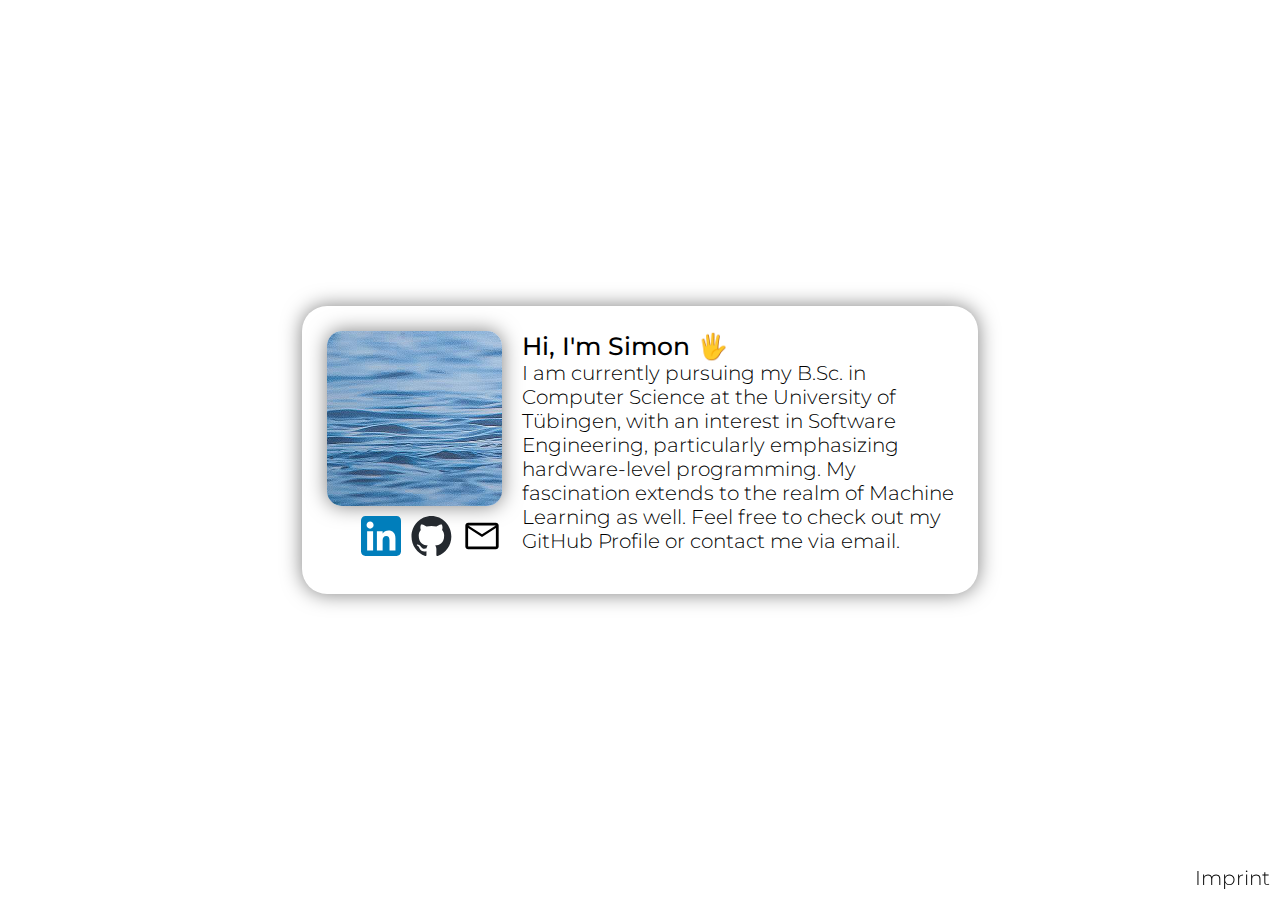
==== index.html @ 833e4022 "Initial commit" ====
<!DOCTYPE html>
<link rel="stylesheet" href="style.css">
<link rel="stylesheet" href="font/Montserrat-Light.ttf">
<head>
    <title>Simon Rappenecker</title>
</head>
<body>
    <div class="container">
        <div class="box">
            <div class="box-header"></div>

            <div class="box-content">
                <div>
                    <div class="box-content-avatar"></div>
                    <div class="box-content-links">
                        <a href="https://www.linkedin.com/in/simon-rappenecker-b76805281/">
                            <svg xmlns="http://www.w3.org/2000/svg" xmlns:xlink="http://www.w3.org/1999/xlink" width="40px" height="40px" viewBox="0 0 40 40" version="1.1">
                                <g id="surface1">
                                    <path style=" stroke:none;fill-rule:evenodd;fill:rgb(0%,49.411765%,73.333333%);fill-opacity:1;" d="M 4.445312 40 L 35.554688 40 C 38.011719 40 40 38.011719 40 35.554688 L 40 4.445312 C 40 1.988281 38.011719 0 35.554688 0 L 4.445312 0 C 1.988281 0 0 1.988281 0 4.445312 L 0 35.554688 C 0 38.011719 1.988281 40 4.445312 40 Z M 4.445312 40 "/>
                                    <path style=" stroke:none;fill-rule:evenodd;fill:rgb(100%,100%,100%);fill-opacity:1;" d="M 34.445312 34.445312 L 28.507812 34.445312 L 28.507812 24.335938 C 28.507812 21.5625 27.457031 20.011719 25.261719 20.011719 C 22.875 20.011719 21.628906 21.625 21.628906 24.335938 L 21.628906 34.445312 L 15.90625 34.445312 L 15.90625 15.183594 L 21.628906 15.183594 L 21.628906 17.78125 C 21.628906 17.78125 23.347656 14.597656 27.433594 14.597656 C 31.519531 14.597656 34.445312 17.089844 34.445312 22.25 Z M 9.082031 12.664062 C 7.132812 12.664062 5.554688 11.070312 5.554688 9.109375 C 5.554688 7.148438 7.132812 5.554688 9.082031 5.554688 C 11.03125 5.554688 12.609375 7.148438 12.609375 9.109375 C 12.609375 11.070312 11.03125 12.664062 9.082031 12.664062 Z M 6.128906 34.445312 L 12.09375 34.445312 L 12.09375 15.183594 L 6.128906 15.183594 Z M 6.128906 34.445312 "/>
                                </g>
                            </svg>
                        </a>

                        <a href="https://github.com/DerSimi">
                            <svg xmlns="http://www.w3.org/2000/svg" xmlns:xlink="http://www.w3.org/1999/xlink" width="41px" height="40px" viewBox="0 0 40 40" version="1.1">
                                <path style=" stroke:none;fill-rule:evenodd;fill:rgb(14.117647%,16.078431%,18.431373%);fill-opacity:1;" d="M 19.941406 0 C 8.914062 0 0 9.167969 0 20.507812 C 0 29.570312 5.710938 37.246094 13.632812 39.960938 C 14.625 40.164062 14.988281 39.519531 14.988281 38.976562 C 14.988281 38.5 14.957031 36.871094 14.957031 35.175781 C 9.410156 36.398438 8.253906 32.730469 8.253906 32.730469 C 7.363281 30.351562 6.042969 29.742188 6.042969 29.742188 C 4.226562 28.484375 6.171875 28.484375 6.171875 28.484375 C 8.1875 28.621094 9.242188 30.589844 9.242188 30.589844 C 11.027344 33.714844 13.898438 32.832031 15.054688 32.289062 C 15.21875 30.964844 15.746094 30.046875 16.308594 29.539062 C 11.886719 29.0625 7.230469 27.296875 7.230469 19.421875 C 7.230469 17.179688 8.023438 15.347656 9.277344 13.921875 C 9.078125 13.410156 8.386719 11.304688 9.476562 8.488281 C 9.476562 8.488281 11.160156 7.945312 14.957031 10.59375 C 16.582031 10.144531 18.257812 9.914062 19.941406 9.914062 C 21.625 9.914062 23.339844 10.152344 24.925781 10.59375 C 28.722656 7.945312 30.40625 8.488281 30.40625 8.488281 C 31.496094 11.304688 30.800781 13.410156 30.605469 13.921875 C 31.890625 15.347656 32.652344 17.179688 32.652344 19.421875 C 32.652344 27.296875 27.996094 29.027344 23.539062 29.539062 C 24.265625 30.183594 24.890625 31.40625 24.890625 33.339844 C 24.890625 36.089844 24.859375 38.296875 24.859375 38.976562 C 24.859375 39.519531 25.222656 40.164062 26.214844 39.960938 C 34.136719 37.246094 39.847656 29.570312 39.847656 20.507812 C 39.878906 9.167969 30.933594 0 19.941406 0 Z M 19.941406 0 "/>
                            </svg>
                        </a>

                        <a href="mailto:simon@rappenecker.me">
                            <svg xmlns="http://www.w3.org/2000/svg" height="40" viewBox="0 -960 960 960" width="40"><path d="M146.666-160q-27 0-46.833-19.833T80-226.666v-506.668q0-27 19.833-46.833T146.666-800h666.668q27 0 46.833 19.833T880-733.334v506.668q0 27-19.833 46.833T813.334-160H146.666ZM480-454.667 146.666-670.001v443.335h666.668v-443.335L480-454.667Zm0-66.666 330.667-212.001H150l330 212.001ZM146.666-670.001v-63.333 506.668-443.335Z"/></svg>
                        </a>
                    </div>
                </div>

                <div class="box-content-text">
                    <p>Hi, I'm Simon 🖐️</p>
                    I am currently pursuing my B.Sc. in Computer Science at the University of Tübingen, with an interest in Software Engineering, particularly emphasizing hardware-level programming. My fascination extends to the realm of Machine Learning as well. Feel free to check out my GitHub Profile or contact me via email.
                </div>

                <div class="box-content-space"></div>
            </div>

            <div class="footer">
                <a href="imprint.html">Imprint</a>
            </div>
        </div>
    </div>
    
</body>
</html>
---- style.css ----
/* Fonts */
/* Headline font */
@font-face {
    font-family: 'Montserrat-Medium';
    src: url('font/Montserrat-Medium.ttf') format('truetype');
    font-weight: normal;
    font-style: normal;
  }

/* Text font */
@font-face {
    font-family: 'MontserratLight';
    src: url('font/Montserrat-Light.ttf') format('truetype');
    font-weight: normal;
    font-style: normal;
  }

/* Layout */
body {
    margin: 0px;
}

.container {
    width: 100%;
    height: 100vh;
    display: flex;
    justify-content: center;
    align-items: center;
    /* background: linear-gradient(to bottom, #2e6928,#b7bbcc, #2c5222); */
}

.box {
    position: relative;
    background-color: white;
    border-radius: 25px;
    box-shadow: 0 0 20px rgba(0, 0, 0, 0.5);
}

.box-content {
    display: flex;
    flex-direction: row;
    /* flex-wrap: wrap; */
}

.box-content-text {
    font-family: 'MontserratLight', sans-serif;
}

div.box-content-text p { /* Headline font */
    margin: 0;
    font-family: 'Montserrat-Medium', sans-serif;
}

.box-content-avatar {
    width: 175px;
    height: 175px;
    border-radius: 15px;
    box-shadow: 0 0 20px rgba(0, 0, 0, 0.5);
    background-image: url("./assets/me.png");
    background-size: contain;
    background-position: center;
    transition: all .2s ease-in-out; 
}

.box-content-avatar:hover {
    transform: scale(1.1);
}

.box-content-links {
    display: flex;
    flex-direction: row;
    flex-wrap: wrap;
    justify-content: flex-end;
    gap: 10px;
}

svg {
    transition: all .2s ease-in-out;
}

svg:hover {
    transform: scale(1.1);
}

/* Footer */
.footer {
    position: fixed;
    bottom: 0;
    right: 0;
    padding: 10px;
    text-align: right;
    width: 100%;
}

.footer:hover {
    text-decoration: underline;
}

div.footer a {
    text-decoration: none;
    color: black;
    font-family: 'MontserratLight', sans-serif;
}

div.footer a:visited {
    color: black;
}

/* Media Queries */
@media screen and (max-width: 676px) {
}

@media screen and (min-width: 677px) {
    .box {
        height: 288px;
        max-height: 288px;
        width: 676px;
        max-width: 676px;
    }

    .box-header {
        height: 25px;
    }

    .box-content-space {
        width: 20%;
    }

    .box-content-text {
        margin-left: 20px;
        font-size: 20px;
    }

    div.box-content-text p {
        font-size: 25px;
    }

    .box-content-avatar {
        margin-left: 25px;
    }

    .box-content-links {
        margin-top: 10px;
    }

    div.footer a {
        font-size: 20px;
    }
}
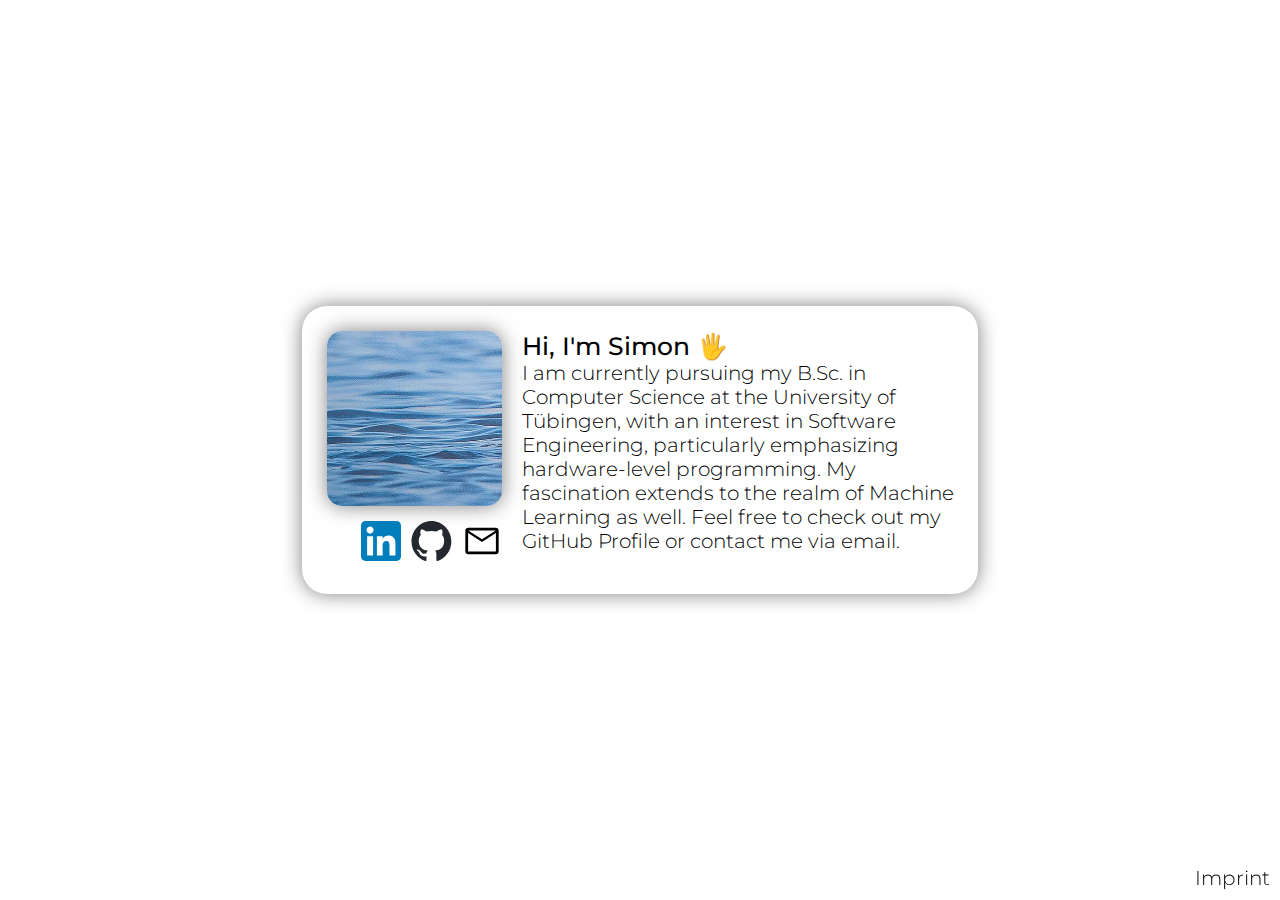
==== commit b20c8872: "Added a margin for link, removed imprint.html and created javascript handler for it" ====
--- a/index.html
+++ b/index.html
@@ -1,6 +1,8 @@
 <!DOCTYPE html>
 <link rel="stylesheet" href="style.css">
 <link rel="stylesheet" href="font/Montserrat-Light.ttf">
+<script src="script.js"></script>
+
 <head>
     <title>Simon Rappenecker</title>
 </head>
@@ -43,7 +45,7 @@
             </div>
 
             <div class="footer">
-                <a href="imprint.html">Imprint</a>
+                <a id="imprint">Imprint</a>
             </div>
         </div>
     </div>
--- a/style.css
+++ b/style.css
@@ -92,18 +92,19 @@
     width: 100%;
 }
 
-.footer:hover {
-    text-decoration: underline;
-}
-
 div.footer a {
     text-decoration: none;
     color: black;
     font-family: 'MontserratLight', sans-serif;
+    user-select: none;
 }
 
 div.footer a:visited {
     color: black;
+}
+
+div.footer a:hover {
+    text-decoration: underline;
 }
 
 /* Media Queries */
@@ -140,7 +141,7 @@
     }
 
     .box-content-links {
-        margin-top: 10px;
+        margin-top: 15px;
     }
 
     div.footer a {
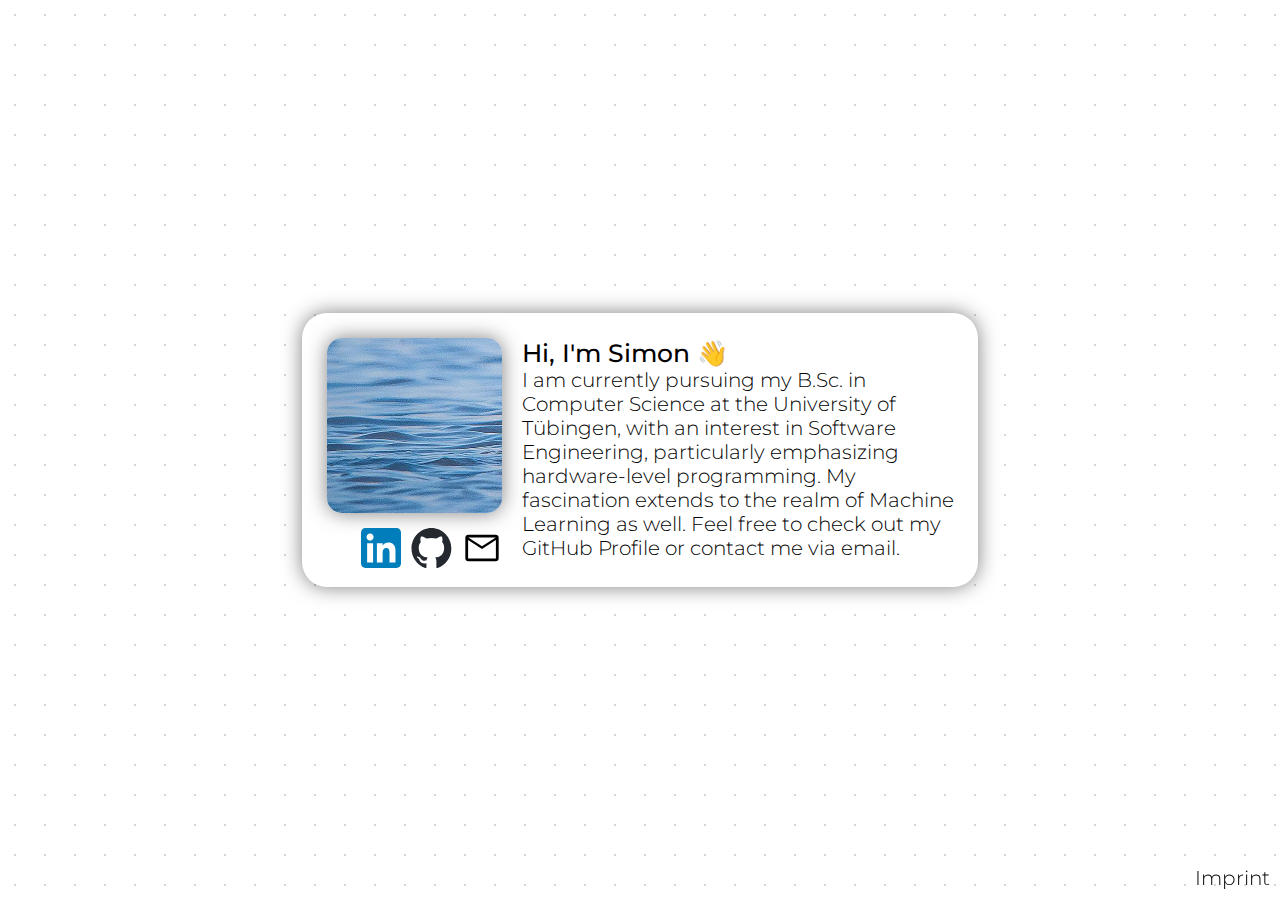
==== commit bedb3cf8: "Added responsive layout" ====
--- a/index.html
+++ b/index.html
@@ -11,44 +11,37 @@
         <div class="box">
             <div class="box-header"></div>
 
-            <div class="box-content">
-                <div>
-                    <div class="box-content-avatar"></div>
-                    <div class="box-content-links">
-                        <a href="https://www.linkedin.com/in/simon-rappenecker-b76805281/">
-                            <svg xmlns="http://www.w3.org/2000/svg" xmlns:xlink="http://www.w3.org/1999/xlink" width="40px" height="40px" viewBox="0 0 40 40" version="1.1">
-                                <g id="surface1">
-                                    <path style=" stroke:none;fill-rule:evenodd;fill:rgb(0%,49.411765%,73.333333%);fill-opacity:1;" d="M 4.445312 40 L 35.554688 40 C 38.011719 40 40 38.011719 40 35.554688 L 40 4.445312 C 40 1.988281 38.011719 0 35.554688 0 L 4.445312 0 C 1.988281 0 0 1.988281 0 4.445312 L 0 35.554688 C 0 38.011719 1.988281 40 4.445312 40 Z M 4.445312 40 "/>
-                                    <path style=" stroke:none;fill-rule:evenodd;fill:rgb(100%,100%,100%);fill-opacity:1;" d="M 34.445312 34.445312 L 28.507812 34.445312 L 28.507812 24.335938 C 28.507812 21.5625 27.457031 20.011719 25.261719 20.011719 C 22.875 20.011719 21.628906 21.625 21.628906 24.335938 L 21.628906 34.445312 L 15.90625 34.445312 L 15.90625 15.183594 L 21.628906 15.183594 L 21.628906 17.78125 C 21.628906 17.78125 23.347656 14.597656 27.433594 14.597656 C 31.519531 14.597656 34.445312 17.089844 34.445312 22.25 Z M 9.082031 12.664062 C 7.132812 12.664062 5.554688 11.070312 5.554688 9.109375 C 5.554688 7.148438 7.132812 5.554688 9.082031 5.554688 C 11.03125 5.554688 12.609375 7.148438 12.609375 9.109375 C 12.609375 11.070312 11.03125 12.664062 9.082031 12.664062 Z M 6.128906 34.445312 L 12.09375 34.445312 L 12.09375 15.183594 L 6.128906 15.183594 Z M 6.128906 34.445312 "/>
-                                </g>
-                            </svg>
-                        </a>
+            <div class="box-content-avatar"></div>
 
-                        <a href="https://github.com/DerSimi">
-                            <svg xmlns="http://www.w3.org/2000/svg" xmlns:xlink="http://www.w3.org/1999/xlink" width="41px" height="40px" viewBox="0 0 40 40" version="1.1">
-                                <path style=" stroke:none;fill-rule:evenodd;fill:rgb(14.117647%,16.078431%,18.431373%);fill-opacity:1;" d="M 19.941406 0 C 8.914062 0 0 9.167969 0 20.507812 C 0 29.570312 5.710938 37.246094 13.632812 39.960938 C 14.625 40.164062 14.988281 39.519531 14.988281 38.976562 C 14.988281 38.5 14.957031 36.871094 14.957031 35.175781 C 9.410156 36.398438 8.253906 32.730469 8.253906 32.730469 C 7.363281 30.351562 6.042969 29.742188 6.042969 29.742188 C 4.226562 28.484375 6.171875 28.484375 6.171875 28.484375 C 8.1875 28.621094 9.242188 30.589844 9.242188 30.589844 C 11.027344 33.714844 13.898438 32.832031 15.054688 32.289062 C 15.21875 30.964844 15.746094 30.046875 16.308594 29.539062 C 11.886719 29.0625 7.230469 27.296875 7.230469 19.421875 C 7.230469 17.179688 8.023438 15.347656 9.277344 13.921875 C 9.078125 13.410156 8.386719 11.304688 9.476562 8.488281 C 9.476562 8.488281 11.160156 7.945312 14.957031 10.59375 C 16.582031 10.144531 18.257812 9.914062 19.941406 9.914062 C 21.625 9.914062 23.339844 10.152344 24.925781 10.59375 C 28.722656 7.945312 30.40625 8.488281 30.40625 8.488281 C 31.496094 11.304688 30.800781 13.410156 30.605469 13.921875 C 31.890625 15.347656 32.652344 17.179688 32.652344 19.421875 C 32.652344 27.296875 27.996094 29.027344 23.539062 29.539062 C 24.265625 30.183594 24.890625 31.40625 24.890625 33.339844 C 24.890625 36.089844 24.859375 38.296875 24.859375 38.976562 C 24.859375 39.519531 25.222656 40.164062 26.214844 39.960938 C 34.136719 37.246094 39.847656 29.570312 39.847656 20.507812 C 39.878906 9.167969 30.933594 0 19.941406 0 Z M 19.941406 0 "/>
-                            </svg>
-                        </a>
-
-                        <a href="mailto:simon@rappenecker.me">
-                            <svg xmlns="http://www.w3.org/2000/svg" height="40" viewBox="0 -960 960 960" width="40"><path d="M146.666-160q-27 0-46.833-19.833T80-226.666v-506.668q0-27 19.833-46.833T146.666-800h666.668q27 0 46.833 19.833T880-733.334v506.668q0 27-19.833 46.833T813.334-160H146.666ZM480-454.667 146.666-670.001v443.335h666.668v-443.335L480-454.667Zm0-66.666 330.667-212.001H150l330 212.001ZM146.666-670.001v-63.333 506.668-443.335Z"/></svg>
-                        </a>
-                    </div>
-                </div>
-
-                <div class="box-content-text">
-                    <p>Hi, I'm Simon 🖐️</p>
-                    I am currently pursuing my B.Sc. in Computer Science at the University of Tübingen, with an interest in Software Engineering, particularly emphasizing hardware-level programming. My fascination extends to the realm of Machine Learning as well. Feel free to check out my GitHub Profile or contact me via email.
-                </div>
-
-                <div class="box-content-space"></div>
+            <div class="box-content-links">
+                <a href="https://www.linkedin.com/in/simon-rappenecker-b76805281/">
+                    <svg xmlns="http://www.w3.org/2000/svg" xmlns:xlink="http://www.w3.org/1999/xlink" width="40px" height="40px" viewBox="0 0 40 40" version="1.1">
+                        <g id="surface1">
+                            <path style=" stroke:none;fill-rule:evenodd;fill:rgb(0%,49.411765%,73.333333%);fill-opacity:1;" d="M 4.445312 40 L 35.554688 40 C 38.011719 40 40 38.011719 40 35.554688 L 40 4.445312 C 40 1.988281 38.011719 0 35.554688 0 L 4.445312 0 C 1.988281 0 0 1.988281 0 4.445312 L 0 35.554688 C 0 38.011719 1.988281 40 4.445312 40 Z M 4.445312 40 "/>
+                            <path style=" stroke:none;fill-rule:evenodd;fill:rgb(100%,100%,100%);fill-opacity:1;" d="M 34.445312 34.445312 L 28.507812 34.445312 L 28.507812 24.335938 C 28.507812 21.5625 27.457031 20.011719 25.261719 20.011719 C 22.875 20.011719 21.628906 21.625 21.628906 24.335938 L 21.628906 34.445312 L 15.90625 34.445312 L 15.90625 15.183594 L 21.628906 15.183594 L 21.628906 17.78125 C 21.628906 17.78125 23.347656 14.597656 27.433594 14.597656 C 31.519531 14.597656 34.445312 17.089844 34.445312 22.25 Z M 9.082031 12.664062 C 7.132812 12.664062 5.554688 11.070312 5.554688 9.109375 C 5.554688 7.148438 7.132812 5.554688 9.082031 5.554688 C 11.03125 5.554688 12.609375 7.148438 12.609375 9.109375 C 12.609375 11.070312 11.03125 12.664062 9.082031 12.664062 Z M 6.128906 34.445312 L 12.09375 34.445312 L 12.09375 15.183594 L 6.128906 15.183594 Z M 6.128906 34.445312 "/>
+                        </g>
+                    </svg>
+                </a>
+                <a href="https://github.com/DerSimi">
+                    <svg xmlns="http://www.w3.org/2000/svg" xmlns:xlink="http://www.w3.org/1999/xlink" width="41px" height="40px" viewBox="0 0 40 40" version="1.1">
+                        <path style=" stroke:none;fill-rule:evenodd;fill:rgb(14.117647%,16.078431%,18.431373%);fill-opacity:1;" d="M 19.941406 0 C 8.914062 0 0 9.167969 0 20.507812 C 0 29.570312 5.710938 37.246094 13.632812 39.960938 C 14.625 40.164062 14.988281 39.519531 14.988281 38.976562 C 14.988281 38.5 14.957031 36.871094 14.957031 35.175781 C 9.410156 36.398438 8.253906 32.730469 8.253906 32.730469 C 7.363281 30.351562 6.042969 29.742188 6.042969 29.742188 C 4.226562 28.484375 6.171875 28.484375 6.171875 28.484375 C 8.1875 28.621094 9.242188 30.589844 9.242188 30.589844 C 11.027344 33.714844 13.898438 32.832031 15.054688 32.289062 C 15.21875 30.964844 15.746094 30.046875 16.308594 29.539062 C 11.886719 29.0625 7.230469 27.296875 7.230469 19.421875 C 7.230469 17.179688 8.023438 15.347656 9.277344 13.921875 C 9.078125 13.410156 8.386719 11.304688 9.476562 8.488281 C 9.476562 8.488281 11.160156 7.945312 14.957031 10.59375 C 16.582031 10.144531 18.257812 9.914062 19.941406 9.914062 C 21.625 9.914062 23.339844 10.152344 24.925781 10.59375 C 28.722656 7.945312 30.40625 8.488281 30.40625 8.488281 C 31.496094 11.304688 30.800781 13.410156 30.605469 13.921875 C 31.890625 15.347656 32.652344 17.179688 32.652344 19.421875 C 32.652344 27.296875 27.996094 29.027344 23.539062 29.539062 C 24.265625 30.183594 24.890625 31.40625 24.890625 33.339844 C 24.890625 36.089844 24.859375 38.296875 24.859375 38.976562 C 24.859375 39.519531 25.222656 40.164062 26.214844 39.960938 C 34.136719 37.246094 39.847656 29.570312 39.847656 20.507812 C 39.878906 9.167969 30.933594 0 19.941406 0 Z M 19.941406 0 "/>
+                    </svg>
+                </a>
+                <a href="mailto:simon@rappenecker.me">
+                    <svg xmlns="http://www.w3.org/2000/svg" height="40" viewBox="0 -960 960 960" width="40"><path d="M146.666-160q-27 0-46.833-19.833T80-226.666v-506.668q0-27 19.833-46.833T146.666-800h666.668q27 0 46.833 19.833T880-733.334v506.668q0 27-19.833 46.833T813.334-160H146.666ZM480-454.667 146.666-670.001v443.335h666.668v-443.335L480-454.667Zm0-66.666 330.667-212.001H150l330 212.001ZM146.666-670.001v-63.333 506.668-443.335Z"/></svg>
+                </a>
             </div>
 
-            <div class="footer">
-                <a id="imprint">Imprint</a>
+            <div class="box-content-text">
+                <p>Hi, I'm Simon 👋</p>
+                I am currently pursuing my B.Sc. in Computer Science at the University of Tübingen, with an interest in Software Engineering, particularly emphasizing hardware-level programming. My fascination extends to the realm of Machine Learning as well. Feel free to check out my GitHub Profile or contact me via email.
             </div>
         </div>
-    </div>
-    
+
+        <div class="footer">
+            <a id="imprint">Imprint</a>
+        </div>
+        </div>
+        
 </body>
 </html>
--- a/style.css
+++ b/style.css
@@ -26,29 +26,36 @@
     display: flex;
     justify-content: center;
     align-items: center;
-    /* background: linear-gradient(to bottom, #2e6928,#b7bbcc, #2c5222); */
+    background-color: white;
+    background-image: radial-gradient(rgba(141, 153, 174, 0.4) 1px, rgba(14, 135, 163, 0) 0px);
+    background-size: 30px 30px;
 }
 
 .box {
+    display: grid;
     position: relative;
     background-color: white;
     border-radius: 25px;
     box-shadow: 0 0 20px rgba(0, 0, 0, 0.5);
+    margin-left: 10px;
+    margin-right: 10px;
 }
 
-.box-content {
-    display: flex;
-    flex-direction: row;
-    /* flex-wrap: wrap; */
+.box-header {
+    height: 25px;
 }
 
 .box-content-text {
     font-family: 'MontserratLight', sans-serif;
+    font-size: 20px;
+    margin-right: 20px;
+    margin-left: 20px;
 }
 
 div.box-content-text p { /* Headline font */
     margin: 0;
     font-family: 'Montserrat-Medium', sans-serif;
+    font-size: 25px;
 }
 
 .box-content-avatar {
@@ -72,6 +79,8 @@
     flex-wrap: wrap;
     justify-content: flex-end;
     gap: 10px;
+    margin-top: 15px;
+    padding-bottom: 15px;
 }
 
 svg {
@@ -84,18 +93,19 @@
 
 /* Footer */
 .footer {
+    width: 100%;
     position: fixed;
     bottom: 0;
     right: 0;
     padding: 10px;
     text-align: right;
-    width: 100%;
 }
 
 div.footer a {
     text-decoration: none;
     color: black;
     font-family: 'MontserratLight', sans-serif;
+    font-size: 20px;
     user-select: none;
 }
 
@@ -109,42 +119,53 @@
 
 /* Media Queries */
 @media screen and (max-width: 676px) {
+    .box {
+        justify-items: center;
+        text-align: center;
+    }
+
+    .box-header {
+        grid-row: 1;
+    }
+
+    .box-content-text {
+        min-width: none;
+        grid-row: 3;
+    }
+
+    .box-content-avatar {        
+        grid-row: 2;
+        margin-bottom: 10px;
+    }
+
+    .box-content-links {
+        grid-row: 4;
+    }
 }
 
 @media screen and (min-width: 677px) {
     .box {
-        height: 288px;
-        max-height: 288px;
         width: 676px;
         max-width: 676px;
     }
 
     .box-header {
-        height: 25px;
-    }
-
-    .box-content-space {
-        width: 20%;
+        grid-column: 1 / span 2;
+        grid-row: 1;
     }
 
     .box-content-text {
-        margin-left: 20px;
-        font-size: 20px;
-    }
-
-    div.box-content-text p {
-        font-size: 25px;
+        grid-column: 2;
+        grid-row: 2 / span 3;
+        min-width: 436px;
     }
 
     .box-content-avatar {
+        grid-row: 2;
         margin-left: 25px;
     }
 
     .box-content-links {
-        margin-top: 15px;
-    }
-
-    div.footer a {
-        font-size: 20px;
+        grid-row: 3;
     }
 }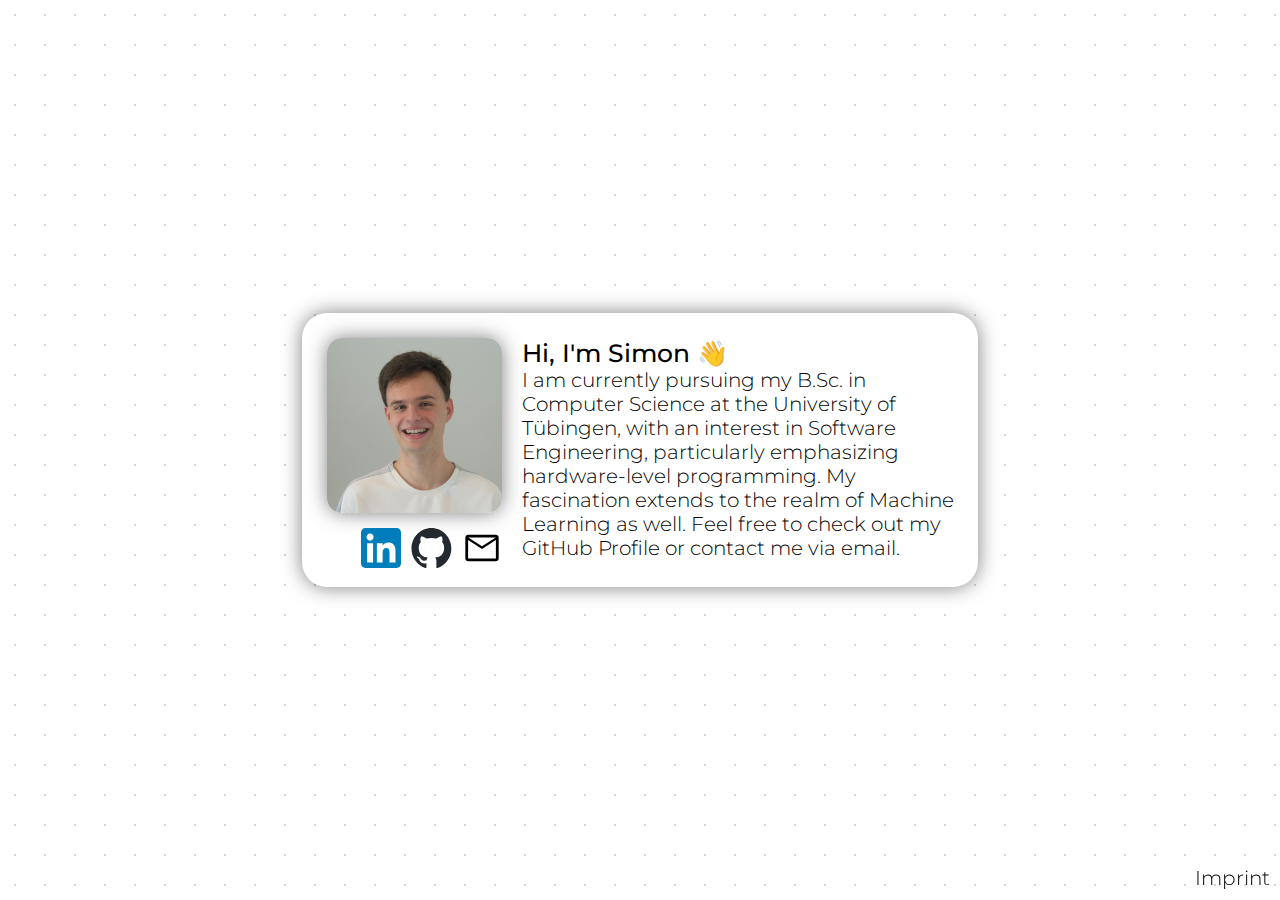
==== commit 48ac33d5: "Changed linkedin link" ====
--- a/index.html
+++ b/index.html
@@ -1,10 +1,14 @@
 <!DOCTYPE html>
-<link rel="stylesheet" href="style.css">
-<link rel="stylesheet" href="font/Montserrat-Light.ttf">
-<script src="script.js"></script>
+<html lang="en">
 
 <head>
+    <meta charset="UTF-8">
+    <meta name="viewport" content="width=device-width, initial-scale=1.0">
     <title>Simon Rappenecker</title>
+
+    <link rel="stylesheet" href="style.css">
+    <link rel="stylesheet" href="font/Montserrat-Light.ttf">
+    <script src="script.js"></script>
 </head>
 <body>
     <div class="container">
@@ -14,7 +18,7 @@
             <div class="box-content-avatar"></div>
 
             <div class="box-content-links">
-                <a href="https://www.linkedin.com/in/simon-rappenecker-b76805281/">
+                <a href="https://www.linkedin.com/in/simon-rappenecker/">
                     <svg xmlns="http://www.w3.org/2000/svg" xmlns:xlink="http://www.w3.org/1999/xlink" width="40px" height="40px" viewBox="0 0 40 40" version="1.1">
                         <g id="surface1">
                             <path style=" stroke:none;fill-rule:evenodd;fill:rgb(0%,49.411765%,73.333333%);fill-opacity:1;" d="M 4.445312 40 L 35.554688 40 C 38.011719 40 40 38.011719 40 35.554688 L 40 4.445312 C 40 1.988281 38.011719 0 35.554688 0 L 4.445312 0 C 1.988281 0 0 1.988281 0 4.445312 L 0 35.554688 C 0 38.011719 1.988281 40 4.445312 40 Z M 4.445312 40 "/>
